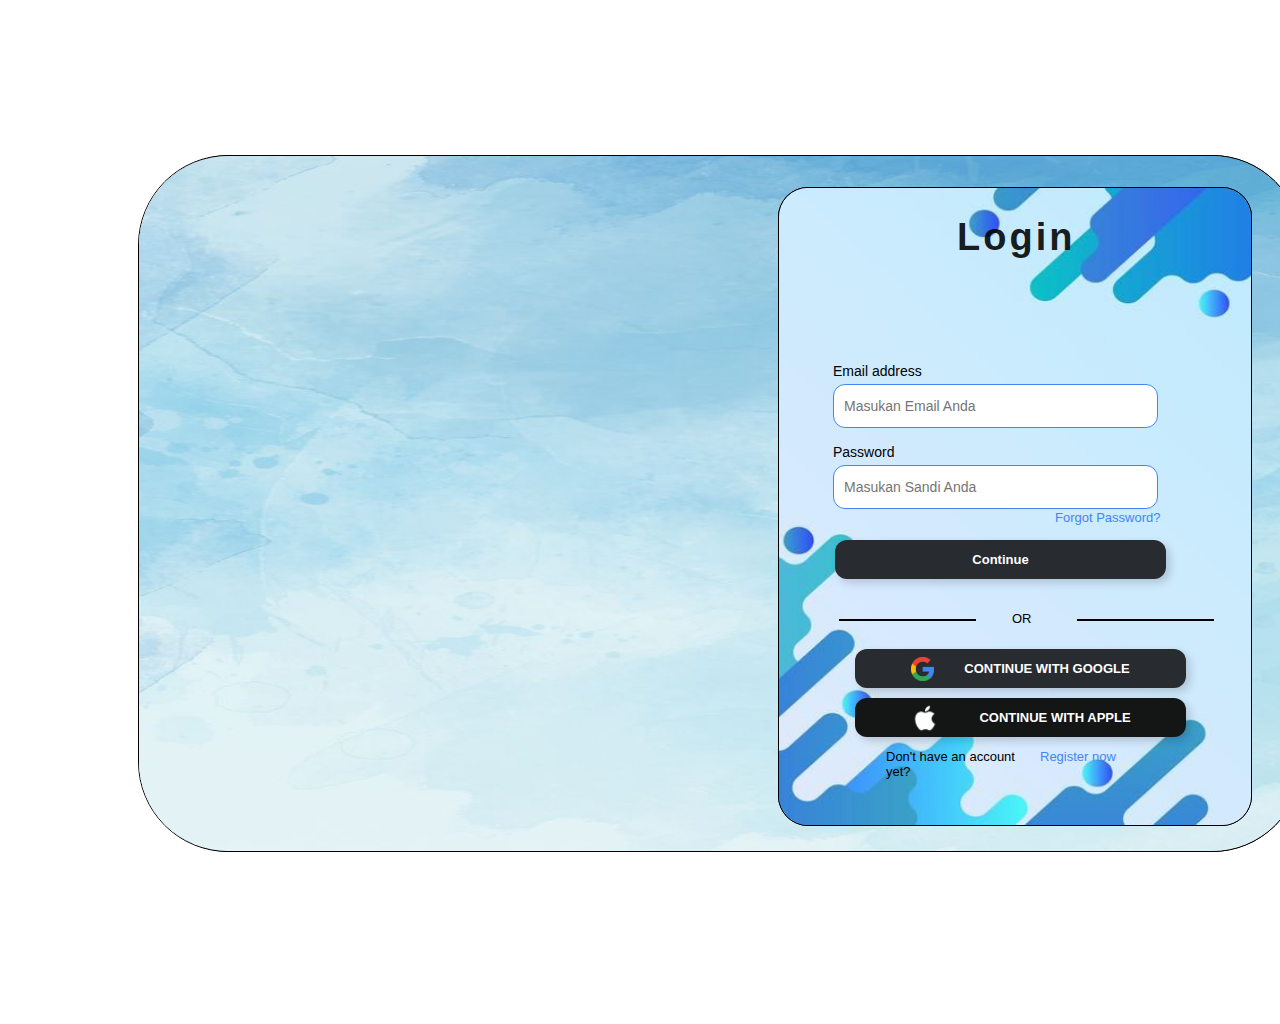
==== login.html @ b4b11d01 "Commit2" ====
<!DOCTYPE html>
    <html lang="en">
    <head>
      <meta charset="UTF-8">
      <meta name="viewport" content="width=device-width, initial-scale=1.0">
      <title>Login Page</title>
    </head>
    <body>
      <div class="container">
        <div class="background-box"></div>
        <img class="background-img" src="v23_5.png" alt="Background">
        <div class="side-box"></div>
        <img class="side-img" src="v23_4.png" alt="Side Image">
        <div class="title">Login</div>
        
        <form class="form-container" action="#" method="post">
          <div class="form-group">
            <label for="email">Email address</label>
            <input id="email" type="email" name="email" placeholder="Masukan Email Anda" required>
          </div>
          <div class="form-group">
            <label for="password">Password</label>
            <input id="password" type="password" name="password" placeholder="Masukan Sandi Anda" required>
          </div>
          <button type="submit" class="login-button">
            <img src="" alt="Login Icon" class="button-icon">
            Continue
          </button>
        </form>
        
        <div class="forgot-password">Forgot Password?</div>
    
        <div class="continue-with-container">
          <div class="continue-with continue-google">
            <img src="v14_214.png" alt="Google Icon" class="button-icon">
            CONTINUE WITH GOOGLE
          </div>
          <div class="continue-with continue-apple">
            <img src="v14_216.png" alt="Apple Icon" class="button-icon-apple">
            CONTINUE WITH APPLE
          </div>
        </div>
        
        <button class="continue-button">
          Continue 
        </button>
        
        <div class="or-divider or-divider-left"></div>
        <div class="or-divider or-divider-right"></div>
        <div class="or-text">OR</div>
        
        <div class="register">Don't have an account yet?</div>
        <div class="register-now">Register now</div>
      </div>
    </body>
    </html>
    
</body>
</html>
<style>
    .continue-button {
  width: 331px;
  height: 39px;
  background: #282B2F; 
  box-shadow: 4px 4px 8px rgba(0, 0, 0, 0.16);
  border-radius: 12px;
  color: white;
  font-size: 13px;
  font-family: Poppins, sans-serif;
  font-weight: 700;
  text-align: center;
  line-height: 39px;
  cursor: pointer;
  text-decoration: none;
  display: flex;
  align-items: center;
  justify-content: center;
  position: absolute;
  left: 835px;
  top: 540px; 
  border: none;
}

 body {
  margin: 0;
  padding: 0;
  font-family: Roboto, sans-serif;
}

.container {
  width: 1440px;
  height: 1024px;
  position: relative;
  background: white;
  margin: 0 auto;
}

.background-box {
  width: 1160px;
  height: 695px;
  left: 140px;
  top: 155px;
  position: absolute;
  background: #D9D9D9;
  border-radius: 90px;
  border: 1px black solid;
}

.background-img {
  width: 1162px;
  height: 695px;
  left: 138px;
  top: 155px;
  position: absolute;
  border-radius: 90px;
  border: 1px black solid;
}

.side-box {
  width: 472px;
  height: 637px;
  left: 778px;
  top: 187px;
  position: absolute;
  background: #D9D9D9;
  border-radius: 30px;
  border: 1px black solid;
}

.side-img {
  width: 472px;
  height: 637px;
  left: 778px;
  top: 187px;
  position: absolute;
  border-radius: 30px;
  border: 1px black solid;
}

.title {
  width: 208px;
  height: 54px;
  color: rgba(0, 0, 0, 0.90);
  font-size: 38px;
  font-family: Mont, sans-serif;
  font-weight: 900;
  letter-spacing: 3.04px;
  position: absolute;
  left: 957px;
  top: 216px;
}

.form-container {
  width: 325px;
  position: absolute;
  left: 833px;
  top: 363px;
}

.form-group {
  margin-bottom: 16px;
}

.form-group label {
  display: block;
  color: black;
  font-size: 14px;
  font-family: Poppins, sans-serif;
  font-weight: 400;
  margin-bottom: 5px;
}

.form-group input {
  width: 100%;
  height: 44px;
  background: white;
  border-radius: 12px;
  border: 1px #4285F4 solid;
  padding: 10px;
  box-sizing: border-box;
  font-family: Poppins, sans-serif;
  font-size: 14px;
}

.forgot-password {
  width: 116px;
  color: #4285F4;
  font-size: 13px;
  font-family: Roboto, sans-serif;
  font-weight: 400;
  position: absolute;
  left: 1055px;
  top: 510px;
}

.login-button {
  width: 250px;
  height: 45px;
  background: #393C41;
  box-shadow: 4px 4px 8px rgba(0, 0, 0, 0.16);
  border-radius: 12px;
  position: absolute;
  left: 837px;
  top: 543px;
  display: flex;
  align-items: center;
  justify-content: center;
  color: white;
  font-size: 13px;
  font-family: Poppins, sans-serif;
  font-weight: 700;
  cursor: pointer;
  text-decoration: none;
  border: none;
  z-index: 10;
}

.login-button img {
  display: none; /* Hide the image as it is not needed */
}

.continue-with-container {
  display: flex;
  flex-direction: column; 
  align-items: center; 
  gap: 10px; 
  position: absolute;
  left: 855px;
  top: 649px;
}

.continue-with {
  width: 331px;
  height: 39px;
  border-radius: 12px;
  box-shadow: 4px 4px 8px rgba(0, 0, 0, 0.16);
  color: white;
  font-size: 13px;
  font-family: Poppins, sans-serif;
  font-weight: 700;
  text-align: center;
  line-height: 39px;
  cursor: pointer;
  text-decoration: none;
  display: flex;
  align-items: center;
  justify-content: center;
}

.continue-google {
  background: #282B2F;
}

.continue-apple {
  background: #141515;
}

.button-icon {
  width: 23px;
  height: 24px;
  margin-right: 30px;
}

.button-icon-apple {
  width: 30px;
  height: 30px;
  margin-right: 39px;
}

.register {
  width: 152px;
  height: 34px;
  color: black;
  font-size: 13px;
  font-family: Roboto, sans-serif;
  font-weight: 400;
  position: absolute;
  left: 886px;
  top: 749px;
}

.register-now {
  width: 130px;
  height: 34px;
  color: #4285F4;
  font-size: 13px;
  font-family: Roboto, sans-serif;
  font-weight: 400;
  position: absolute;
  left: 1040px;
  top: 749px;
}

.or-divider {
  width: 135px;
  height: 0;
  border: 1px black solid;
  position: absolute;
}

.or-divider-left {
  left: 839px;
  top: 619px;
}

.or-divider-right {
  left: 1077px;
  top: 619px;
}

.or-text {
  left: 1012px;
  top: 611px;
  position: absolute;
  text-align: center;
  color: black;
  font-size: 13px;
  font-family: Roboto, sans-serif;
  font-weight: 400;
}


</style>
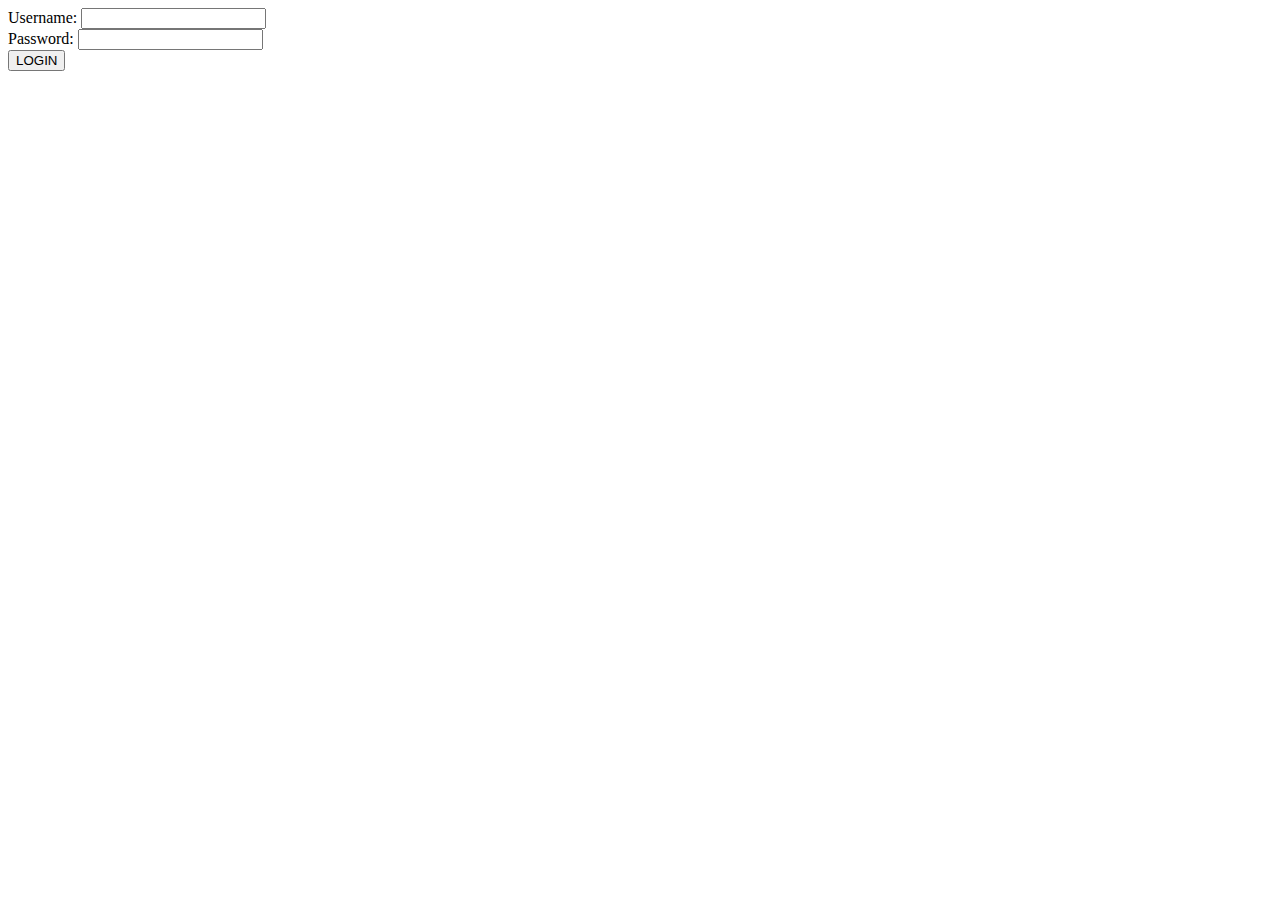
==== commit b44dc0e4: "Commit3" ====
--- a/login.html
+++ b/login.html
@@ -1,324 +1,26 @@
-    <!DOCTYPE html>
-    <html lang="en">
-    <head>
-      <meta charset="UTF-8">
-      <meta name="viewport" content="width=device-width, initial-scale=1.0">
-      <title>Login Page</title>
-    </head>
-    <body>
-      <div class="container">
-        <div class="background-box"></div>
-        <img class="background-img" src="v23_5.png" alt="Background">
-        <div class="side-box"></div>
-        <img class="side-img" src="v23_4.png" alt="Side Image">
-        <div class="title">Login</div>
-        
-        <form class="form-container" action="#" method="post">
-          <div class="form-group">
-            <label for="email">Email address</label>
-            <input id="email" type="email" name="email" placeholder="Masukan Email Anda" required>
-          </div>
-          <div class="form-group">
-            <label for="password">Password</label>
-            <input id="password" type="password" name="password" placeholder="Masukan Sandi Anda" required>
-          </div>
-          <button type="submit" class="login-button">
-            <img src="" alt="Login Icon" class="button-icon">
-            Continue
-          </button>
-        </form>
-        
-        <div class="forgot-password">Forgot Password?</div>
-    
-        <div class="continue-with-container">
-          <div class="continue-with continue-google">
-            <img src="v14_214.png" alt="Google Icon" class="button-icon">
-            CONTINUE WITH GOOGLE
-          </div>
-          <div class="continue-with continue-apple">
-            <img src="v14_216.png" alt="Apple Icon" class="button-icon-apple">
-            CONTINUE WITH APPLE
-          </div>
+<!DOCTYPE html>
+<html lang="en">
+<head>
+    <meta charset="UTF-8">
+    <meta name="viewport" content="width=device-width, initial-scale=1.0">
+    <title>Document</title>
+    <link rel="stylesheet" href="login.css">
+</head>
+<body>
+    <form id="loginForm">
+        <div>
+            <label for="username">Username: </label>
+            <input type="text" name="username" id="username">
         </div>
-        
-        <button class="continue-button">
-          Continue 
-        </button>
-        
-        <div class="or-divider or-divider-left"></div>
-        <div class="or-divider or-divider-right"></div>
-        <div class="or-text">OR</div>
-        
-        <div class="register">Don't have an account yet?</div>
-        <div class="register-now">Register now</div>
-      </div>
-    </body>
-    </html>
-    
+        <div>
+            <label for="password">Password: </label>
+            <input type="text" name="password" id="password">
+        </div>
+        <button type="submit">LOGIN</button>
+    </form>
+    <script src="script.js"></script>
 </body>
 </html>
 <style>
-    .continue-button {
-  width: 331px;
-  height: 39px;
-  background: #282B2F; 
-  box-shadow: 4px 4px 8px rgba(0, 0, 0, 0.16);
-  border-radius: 12px;
-  color: white;
-  font-size: 13px;
-  font-family: Poppins, sans-serif;
-  font-weight: 700;
-  text-align: center;
-  line-height: 39px;
-  cursor: pointer;
-  text-decoration: none;
-  display: flex;
-  align-items: center;
-  justify-content: center;
-  position: absolute;
-  left: 835px;
-  top: 540px; 
-  border: none;
-}
 
- body {
-  margin: 0;
-  padding: 0;
-  font-family: Roboto, sans-serif;
-}
-
-.container {
-  width: 1440px;
-  height: 1024px;
-  position: relative;
-  background: white;
-  margin: 0 auto;
-}
-
-.background-box {
-  width: 1160px;
-  height: 695px;
-  left: 140px;
-  top: 155px;
-  position: absolute;
-  background: #D9D9D9;
-  border-radius: 90px;
-  border: 1px black solid;
-}
-
-.background-img {
-  width: 1162px;
-  height: 695px;
-  left: 138px;
-  top: 155px;
-  position: absolute;
-  border-radius: 90px;
-  border: 1px black solid;
-}
-
-.side-box {
-  width: 472px;
-  height: 637px;
-  left: 778px;
-  top: 187px;
-  position: absolute;
-  background: #D9D9D9;
-  border-radius: 30px;
-  border: 1px black solid;
-}
-
-.side-img {
-  width: 472px;
-  height: 637px;
-  left: 778px;
-  top: 187px;
-  position: absolute;
-  border-radius: 30px;
-  border: 1px black solid;
-}
-
-.title {
-  width: 208px;
-  height: 54px;
-  color: rgba(0, 0, 0, 0.90);
-  font-size: 38px;
-  font-family: Mont, sans-serif;
-  font-weight: 900;
-  letter-spacing: 3.04px;
-  position: absolute;
-  left: 957px;
-  top: 216px;
-}
-
-.form-container {
-  width: 325px;
-  position: absolute;
-  left: 833px;
-  top: 363px;
-}
-
-.form-group {
-  margin-bottom: 16px;
-}
-
-.form-group label {
-  display: block;
-  color: black;
-  font-size: 14px;
-  font-family: Poppins, sans-serif;
-  font-weight: 400;
-  margin-bottom: 5px;
-}
-
-.form-group input {
-  width: 100%;
-  height: 44px;
-  background: white;
-  border-radius: 12px;
-  border: 1px #4285F4 solid;
-  padding: 10px;
-  box-sizing: border-box;
-  font-family: Poppins, sans-serif;
-  font-size: 14px;
-}
-
-.forgot-password {
-  width: 116px;
-  color: #4285F4;
-  font-size: 13px;
-  font-family: Roboto, sans-serif;
-  font-weight: 400;
-  position: absolute;
-  left: 1055px;
-  top: 510px;
-}
-
-.login-button {
-  width: 250px;
-  height: 45px;
-  background: #393C41;
-  box-shadow: 4px 4px 8px rgba(0, 0, 0, 0.16);
-  border-radius: 12px;
-  position: absolute;
-  left: 837px;
-  top: 543px;
-  display: flex;
-  align-items: center;
-  justify-content: center;
-  color: white;
-  font-size: 13px;
-  font-family: Poppins, sans-serif;
-  font-weight: 700;
-  cursor: pointer;
-  text-decoration: none;
-  border: none;
-  z-index: 10;
-}
-
-.login-button img {
-  display: none; /* Hide the image as it is not needed */
-}
-
-.continue-with-container {
-  display: flex;
-  flex-direction: column; 
-  align-items: center; 
-  gap: 10px; 
-  position: absolute;
-  left: 855px;
-  top: 649px;
-}
-
-.continue-with {
-  width: 331px;
-  height: 39px;
-  border-radius: 12px;
-  box-shadow: 4px 4px 8px rgba(0, 0, 0, 0.16);
-  color: white;
-  font-size: 13px;
-  font-family: Poppins, sans-serif;
-  font-weight: 700;
-  text-align: center;
-  line-height: 39px;
-  cursor: pointer;
-  text-decoration: none;
-  display: flex;
-  align-items: center;
-  justify-content: center;
-}
-
-.continue-google {
-  background: #282B2F;
-}
-
-.continue-apple {
-  background: #141515;
-}
-
-.button-icon {
-  width: 23px;
-  height: 24px;
-  margin-right: 30px;
-}
-
-.button-icon-apple {
-  width: 30px;
-  height: 30px;
-  margin-right: 39px;
-}
-
-.register {
-  width: 152px;
-  height: 34px;
-  color: black;
-  font-size: 13px;
-  font-family: Roboto, sans-serif;
-  font-weight: 400;
-  position: absolute;
-  left: 886px;
-  top: 749px;
-}
-
-.register-now {
-  width: 130px;
-  height: 34px;
-  color: #4285F4;
-  font-size: 13px;
-  font-family: Roboto, sans-serif;
-  font-weight: 400;
-  position: absolute;
-  left: 1040px;
-  top: 749px;
-}
-
-.or-divider {
-  width: 135px;
-  height: 0;
-  border: 1px black solid;
-  position: absolute;
-}
-
-.or-divider-left {
-  left: 839px;
-  top: 619px;
-}
-
-.or-divider-right {
-  left: 1077px;
-  top: 619px;
-}
-
-.or-text {
-  left: 1012px;
-  top: 611px;
-  position: absolute;
-  text-align: center;
-  color: black;
-  font-size: 13px;
-  font-family: Roboto, sans-serif;
-  font-weight: 400;
-}
-
-
-</style>
-
+</style>